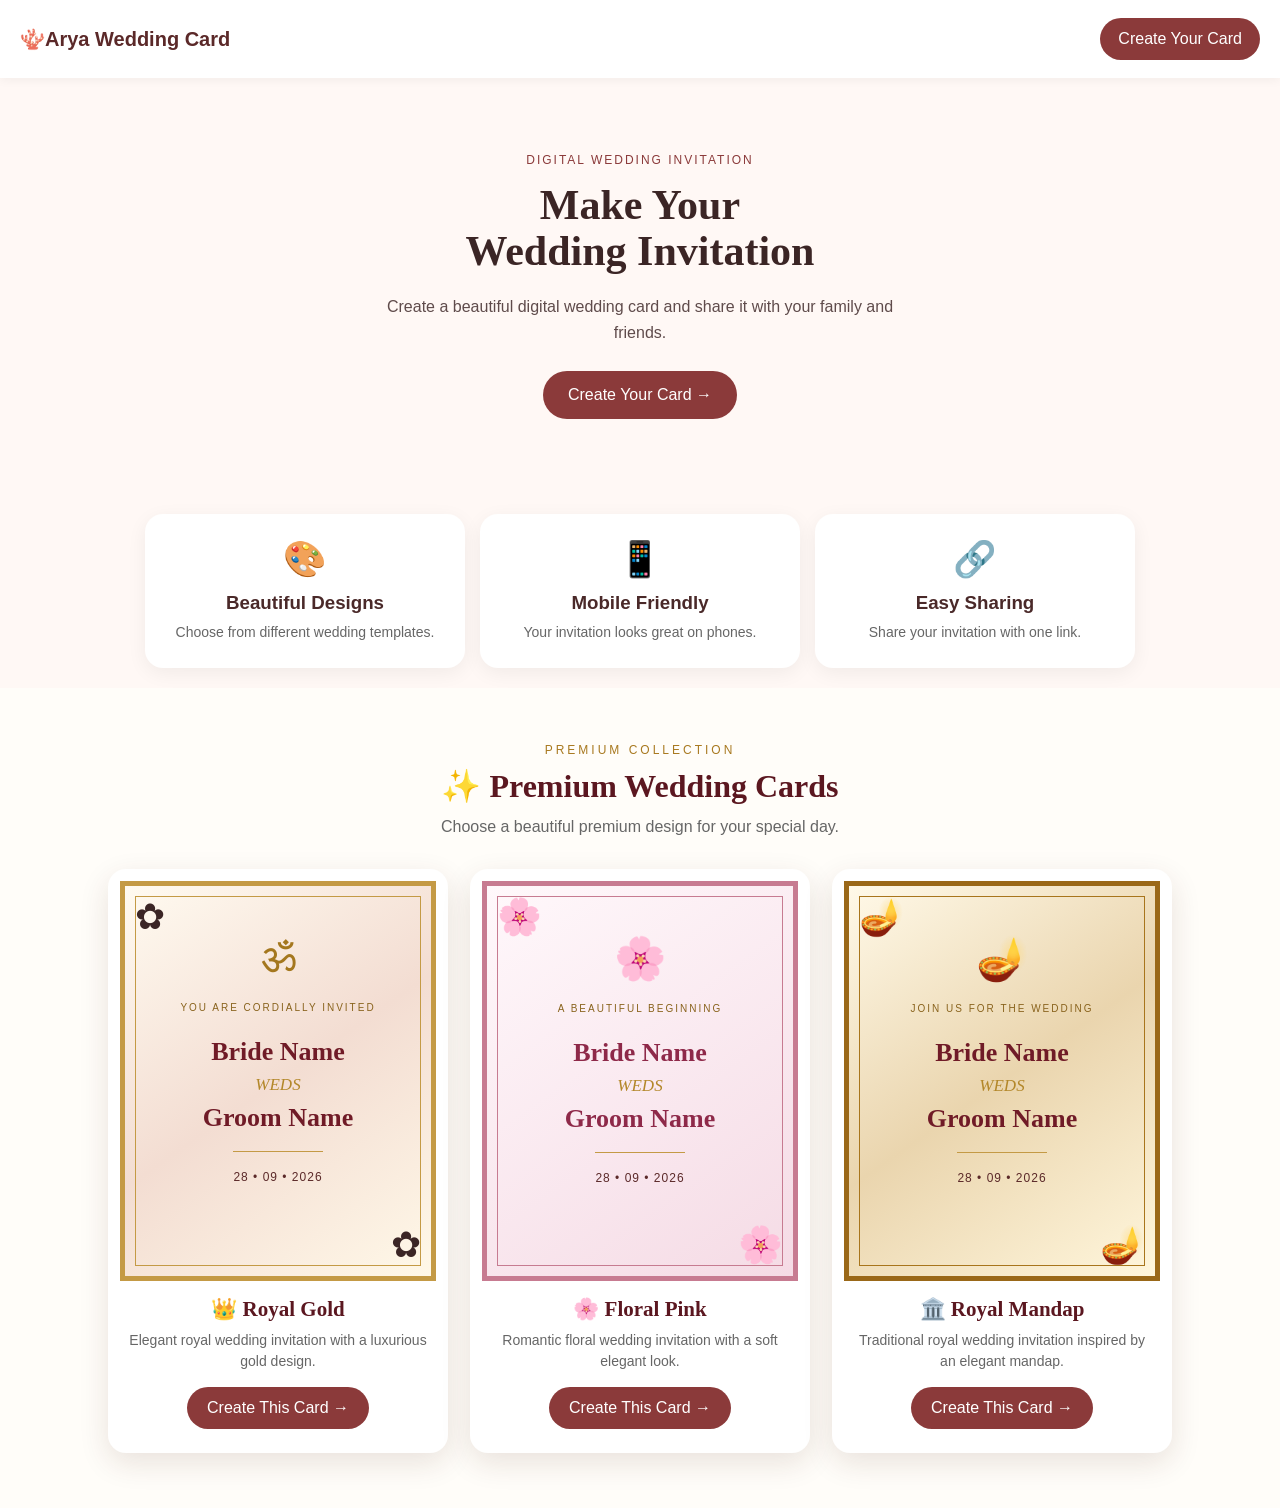
==== index.html @ 735ee71a "Add files via upload" ====
<!DOCTYPE html>
<html lang="en">

<head>

  <meta charset="UTF-8">

  <meta
    name="viewport"
    content="width=device-width, initial-scale=1.0">

  <title>Wedding Card</title>

  <link rel="stylesheet" href="style.css">

</head>


<body>


  <!-- =========================
       HEADER
  ========================== -->

  <header>

    <h2> 🪸Arya Wedding Card</h2>

    <button id="createBtn">
      Create Your Card
    </button>

  </header>



  <!-- =========================
       MAIN
  ========================== -->

  <main>


    <!-- =========================
         HERO
    ========================== -->

    <section class="hero">

      <p class="small-text">
        DIGITAL WEDDING INVITATION
      </p>


      <h1>
        Make Your<br>
        Wedding Invitation
      </h1>


      <p class="hero-description">
        Create a beautiful digital wedding card
        and share it with your family and friends.
      </p>


      <button id="startBtn">
        Create Your Card →
      </button>

    </section>



    <!-- =========================
         FEATURES
    ========================== -->

    <section class="features">


      <div class="feature">

        <span>🎨</span>

        <h3>
          Beautiful Designs
        </h3>

        <p>
          Choose from different wedding templates.
        </p>

      </div>



      <div class="feature">

        <span>📱</span>

        <h3>
          Mobile Friendly
        </h3>

        <p>
          Your invitation looks great on phones.
        </p>

      </div>



      <div class="feature">

        <span>🔗</span>

        <h3>
          Easy Sharing
        </h3>

        <p>
          Share your invitation with one link.
        </p>

      </div>


    </section>



    <!-- =========================
         PREMIUM SECTION
    ========================== -->

    <section class="premium-section">


      <p class="premium-small-text">
        PREMIUM COLLECTION
      </p>


      <h2>
        ✨ Premium Wedding Cards
      </h2>


      <p class="premium-description">
        Choose a beautiful premium design
        for your special day.
      </p>



      <!-- PREMIUM CARDS -->

      <div class="premium-cards">



        <!-- =====================
             PREMIUM CARD 1
        ====================== -->

        <div class="premium-card">


          <div class="premium-preview royal-preview">


            <div class="premium-flower flower-one">
              ✿
            </div>


            <div class="premium-symbol">
              ॐ
            </div>


            <p class="premium-invite">
              YOU ARE CORDIALLY INVITED
            </p>


            <h3>
              Bride Name
            </h3>


            <p class="premium-weds">
              WEDS
            </p>


            <h3>
              Groom Name
            </h3>


            <div class="premium-line">
            </div>


            <p class="premium-date">
              28 • 09 • 2026
            </p>


            <div class="premium-flower flower-two">
              ✿
            </div>


          </div>



          <div class="premium-info">


            <h3>
              👑 Royal Gold
            </h3>


            <p>
              Elegant royal wedding invitation
              with a luxurious gold design.
            </p>


            <button
              class="premium-btn"
              data-template="royal"
            >
              Create This Card →
            </button>


          </div>


        </div>



        <!-- =====================
             PREMIUM CARD 2
        ====================== -->

        <div class="premium-card">


          <div class="premium-preview floral-card">


            <div class="premium-flower flower-one">
              🌸
            </div>


            <div class="premium-symbol">
              🌸
            </div>


            <p class="premium-invite">
              A BEAUTIFUL BEGINNING
            </p>


            <h3>
              Bride Name
            </h3>


            <p class="premium-weds">
              WEDS
            </p>


            <h3>
              Groom Name
            </h3>


            <div class="premium-line">
            </div>


            <p class="premium-date">
              28 • 09 • 2026
            </p>


            <div class="premium-flower flower-two">
              🌸
            </div>


          </div>



          <div class="premium-info">


            <h3>
              🌸 Floral Pink
            </h3>


            <p>
              Romantic floral wedding invitation
              with a soft elegant look.
            </p>


            <button
              class="premium-btn"
              data-template="floral"
            >
              Create This Card →
            </button>


          </div>


        </div>



        <!-- =====================
             PREMIUM CARD 3
        ====================== -->

        <div class="premium-card">


          <div class="premium-preview mandap-card">


            <div class="premium-flower flower-one">
              🪔
            </div>


            <div class="premium-symbol">
              🪔
            </div>


            <p class="premium-invite">
              JOIN US FOR THE WEDDING
            </p>


            <h3>
              Bride Name
            </h3>


            <p class="premium-weds">
              WEDS
            </p>


            <h3>
              Groom Name
            </h3>


            <div class="premium-line">
            </div>


            <p class="premium-date">
              28 • 09 • 2026
            </p>


            <div class="premium-flower flower-two">
              🪔
            </div>


          </div>



          <div class="premium-info">


            <h3>
              🏛️ Royal Mandap
            </h3>


            <p>
              Traditional royal wedding invitation
              inspired by an elegant mandap.
            </p>


            <button
              class="premium-btn"
              data-template="mandap"
            >
              Create This Card →
            </button>


          </div>


        </div>



      </div>


    </section>


  </main>



  <!-- =========================
       JAVASCRIPT
  ========================== -->

  <script src="script.js"></script>


</body>

</html>
---- style.css ----
/* =========================================
   GLOBAL
========================================= */

* {
  box-sizing: border-box;
  margin: 0;
  padding: 0;
}

body {
  font-family: Arial, sans-serif;
  background: #fff8f5;
  color: #3b2525;
}

button,
input,
textarea {
  font: inherit;
}

button {
  cursor: pointer;
}

/* =========================================
   HEADER
========================================= */

header {
  display: flex;
  justify-content: space-between;
  align-items: center;
  gap: 12px;
  padding: 18px 20px;
  background: #fff;
  box-shadow: 0 2px 10px rgba(0, 0, 0, 0.05);
}

header h2 {
  font-size: 20px;
  color: #5b2929;
}

header button,
#startBtn {
  border: none;
  padding: 12px 18px;
  border-radius: 25px;
  background: #8b3a3a;
  color: white;
}

header button:hover,
#startBtn:hover {
  background: #6f2929;
}

header a {
  color: #8b3a3a;
  text-decoration: none;
  font-weight: bold;
}

/* =========================================
   HOME HERO
========================================= */

.hero {
  text-align: center;
  padding: 75px 20px;
}

.small-text {
  font-size: 12px;
  letter-spacing: 2px;
  color: #8b3a3a;
  margin-bottom: 15px;
}

.hero h1 {
  font-family: Georgia, serif;
  font-size: 42px;
  line-height: 1.1;
  margin-bottom: 20px;
  color: #3b2525;
}

.hero-description {
  max-width: 550px;
  margin: 0 auto 25px;
  line-height: 1.6;
  color: #5f4b4b;
}

#startBtn {
  font-size: 16px;
  padding: 15px 25px;
}

/* =========================================
   FEATURES
========================================= */

.features {
  display: flex;
  flex-wrap: wrap;
  justify-content: center;
  gap: 15px;
  padding: 20px;
}

.feature {
  width: 100%;
  max-width: 320px;
  padding: 25px 18px;
  border-radius: 18px;
  background: white;
  text-align: center;
  box-shadow: 0 5px 20px rgba(0, 0, 0, 0.06);
}

.feature span {
  font-size: 35px;
}

.feature h3 {
  margin: 12px 0 8px;
  color: #4a2929;
}

.feature p {
  font-size: 14px;
  color: #666;
  line-height: 1.5;
}

/* =========================================
   PREMIUM HOME SECTION
========================================= */

.premium-section {
  padding: 55px 18px;
  text-align: center;
  background: #fffdf9;
}

.premium-small-text {
  font-size: 12px;
  letter-spacing: 3px;
  color: #a87920;
  margin-bottom: 10px;
}

.premium-section > h2 {
  font-family: Georgia, serif;
  font-size: 32px;
  color: #5b1720;
  margin-bottom: 10px;
}

.premium-description {
  color: #666;
  line-height: 1.5;
  margin-bottom: 30px;
}

.premium-cards {
  display: flex;
  flex-wrap: wrap;
  justify-content: center;
  align-items: flex-start;
  gap: 22px;
}

.premium-card {
  width: 100%;
  max-width: 340px;
  overflow: hidden;
  padding: 12px;
  border-radius: 18px;
  background: white;
  box-shadow: 0 10px 30px rgba(70, 30, 20, 0.12);
}

.premium-preview {
  position: relative;
  height: 400px;
  overflow: hidden;
  padding: 48px 15px;
  border: 5px solid #c49a45;
  background: linear-gradient(145deg, #fffaf0, #f6dfd5);
}

.premium-preview::before {
  content: "";
  position: absolute;
  inset: 10px;
  border: 1px solid #c49a45;
  pointer-events: none;
}

.royal-preview {
  background: linear-gradient(145deg, #fffaf0, #f3ddd2, #fff8e8);
}

.floral-card {
  background: linear-gradient(145deg, #fff8fb, #f5dbe5);
  border-color: #c77b91;
}

.floral-card::before {
  border-color: #c77b91;
}

.mandap-card {
  background: linear-gradient(145deg, #fff9e8, #ead5ae, #fff6dc);
  border-color: #9a6818;
}

.mandap-card::before {
  border-color: #a8751c;
}

.premium-symbol {
  position: relative;
  font-size: 42px;
  color: #a4771e;
  margin-bottom: 18px;
}

.floral-card .premium-symbol {
  color: #b45572;
}

.mandap-card .premium-symbol {
  color: #8c5b13;
}

.premium-invite {
  position: relative;
  font-size: 10px;
  line-height: 1.5;
  letter-spacing: 2px;
  color: #89631d;
  margin-bottom: 22px;
}

.premium-preview h3 {
  position: relative;
  font-family: Georgia, serif;
  font-size: 26px;
  overflow-wrap: anywhere;
  color: #701b27;
  margin: 8px 0;
}

.floral-card h3 {
  color: #8e2949;
}

.premium-weds {
  position: relative;
  font-family: Georgia, serif;
  font-size: 17px;
  font-style: italic;
  color: #b38729;
  margin: 8px 0;
}

.premium-line {
  position: relative;
  width: 90px;
  height: 1px;
  margin: 18px auto;
  background: #c49a45;
}

.premium-date {
  position: relative;
  font-size: 12px;
  letter-spacing: 1px;
  color: #5b2929;
}

.premium-flower {
  position: absolute;
  z-index: 2;
  font-size: 36px;
}

.flower-one {
  top: 10px;
  left: 10px;
}

.flower-two {
  right: 10px;
  bottom: 10px;
}

.premium-info {
  padding: 16px 8px 12px;
}

.premium-info h3 {
  font-family: Georgia, serif;
  font-size: 21px;
  color: #5b1720;
  margin-bottom: 8px;
}

.premium-info p {
  font-size: 14px;
  line-height: 1.5;
  color: #666;
  margin-bottom: 15px;
}

.premium-btn {
  border: none;
  padding: 12px 20px;
  border-radius: 25px;
  background: #8b3a3a;
  color: white;
}

.premium-btn:hover {
  background: #6f2929;
}

/* =========================================
   CREATOR FORM
========================================= */

.creator {
  width: 94%;
  max-width: 650px;
  margin: 25px auto;
  padding: 25px;
  background: white;
  border-radius: 20px;
  box-shadow: 0 8px 30px rgba(0, 0, 0, 0.08);
}

.creator h1 {
  text-align: center;
  font-family: Georgia, serif;
  font-size: 29px;
  color: #6f2929;
  margin-bottom: 10px;
}

.creator > p {
  text-align: center;
  color: #666;
  line-height: 1.5;
  margin-bottom: 22px;
}

.creator label {
  display: block;
  margin-top: 16px;
  margin-bottom: 7px;
  font-weight: bold;
  color: #4b2929;
}

.creator input,
.creator textarea {
  display: block;
  width: 100%;
  padding: 12px;
  border: 1px solid #dfcaca;
  border-radius: 10px;
  font-family: Arial, sans-serif;
  font-size: 15px;
  background: #fffafa;
  outline: none;
}

.creator input:focus,
.creator textarea:focus {
  border-color: #8b3a3a;
  box-shadow: 0 0 0 3px rgba(139, 58, 58, 0.08);
}

.creator textarea {
  min-height: 100px;
  resize: vertical;
}

#previewBtn {
  width: 100%;
  margin-top: 23px;
  padding: 15px;
  border: none;
  border-radius: 30px;
  background: #8b3a3a;
  color: white;
  font-weight: bold;
}

#previewBtn:hover {
  background: #6f2929;
}

/* =========================================
   DOWNLOAD BUTTON
========================================= */

#downloadBtn {
  display: block;
  width: 90%;
  max-width: 520px;
  margin: 18px auto;
  padding: 15px 20px;
  border: 2px solid #d4af37;
  border-radius: 35px;
  background: linear-gradient(135deg, #7b1725, #b33a4b, #7b1725);
  color: #fff8dc;
  font-size: 16px;
  font-weight: bold;
  text-align: center;
  box-shadow: 0 8px 20px rgba(123, 23, 37, 0.2);
}

/* =========================================
   WEDDING CARD PREVIEW
========================================= */

.preview-section {
  display: flex;
  justify-content: center;
  align-items: flex-start;
  width: 100%;
  padding: 15px 10px 35px;
}

.wedding-card {
  position: relative;
  isolation: isolate;
  width: 100%;
  max-width: 460px;
  min-height: 0;
  padding: 28px 22px 25px;
  overflow: hidden;
  text-align: center;
  border: 7px solid #c49a45;
  border-radius: 8px;
  background: linear-gradient(145deg, #fffaf2, #f8e4dc);
  box-shadow: 0 15px 40px rgba(80, 30, 20, 0.18);
}

.wedding-card::before {
  content: "";
  position: absolute;
  z-index: 0;
  inset: 10px;
  border: 2px solid #c49a45;
  pointer-events: none;
}

.wedding-card::after {
  content: "";
  position: absolute;
  z-index: 0;
  inset: 17px;
  border: 1px solid #d8b76b;
  pointer-events: none;
}

.flowers {
  position: absolute;
  z-index: 2;
  top: 15px;
  font-size: 34px;
}

.top-left {
  left: 15px;
}

.top-right {
  right: 15px;
}

.ganesh {
  position: relative;
  z-index: 2;
  width: fit-content;
  max-width: 100%;
  margin: 0 auto;
  padding: 7px 24px;
  border-top: 2px solid #c49a45;
  border-bottom: 1px solid #d8b76b;
  border-radius: 50% 50% 0 0;
  font-size: 42px;
  color: #a4771e;
}

.blessing {
  position: relative;
  z-index: 2;
  margin-top: 8px;
  font-size: 10px;
  line-height: 1.5;
  letter-spacing: 1.5px;
  color: #8a641d;
}

.invite {
  position: relative;
  z-index: 2;
  margin-top: 20px;
  font-size: 11px;
  line-height: 1.5;
  letter-spacing: 2px;
  color: #9a6d19;
}

.wedding-card h1 {
  position: relative;
  z-index: 2;
  margin: 8px 0;
  font-family: Georgia, serif;
  font-size: clamp(27px, 7vw, 38px);
  line-height: 1.15;
  overflow-wrap: anywhere;
  color: #721d29;
  text-shadow: 1px 1px 0 #e6c978;
}

.weds {
  position: relative;
  z-index: 2;
  margin: 6px 0;
  font-family: Georgia, serif;
  font-size: 18px;
  font-style: italic;
  color: #b1872b;
}

.details {
  position: relative;
  z-index: 2;
  max-width: 380px;
  margin: 16px auto;
  padding: 10px 8px;
  border-top: 1px solid #c49a45;
  border-bottom: 1px solid #c49a45;
}

.details p {
  margin: 6px 0;
  font-size: 13px;
  line-height: 1.4;
  overflow-wrap: anywhere;
  color: #5c272d;
}

.message {
  position: relative;
  z-index: 2;
  max-width: 380px;
  margin: 12px auto;
  font-family: Georgia, serif;
  font-size: 13px;
  line-height: 1.5;
  font-style: italic;
  overflow-wrap: anywhere;
  color: #63333a;
}

.photo-box {
  position: relative;
  z-index: 2;
  width: 125px;
  height: 125px;
  margin: 17px auto 12px;
  padding: 4px;
  border-radius: 50%;
  background: linear-gradient(135deg, #a87819, #f2d67c, #b88622);
  box-shadow: 0 0 0 2px #fff3c7, 0 6px 16px rgba(90, 50, 10, 0.2);
}

.photo-box img {
  display: block;
  width: 100%;
  height: 100%;
  object-fit: cover;
  border: 3px solid #fff8ed;
  border-radius: 50%;
}

#photoPlaceholder {
  display: flex;
  align-items: center;
  justify-content: center;
  width: 100%;
  height: 100%;
  border-radius: 50%;
  background: #f7e8df;
  color: #987326;
  font-size: 12px;
}

.bottom-decoration {
  position: relative;
  z-index: 2;
  margin-top: 8px;
  font-size: 23px;
  letter-spacing: 7px;
  color: #b48725;
}

/* =========================================
   ROYAL GOLD TEMPLATE
========================================= */

.template-royal {
  border-color: #b88624;
  background:
    radial-gradient(circle at top, rgba(255, 231, 160, 0.35), transparent 35%),
    linear-gradient(145deg, #fffaf0, #f3ddd2, #fff8e8);
  box-shadow: 0 15px 35px rgba(80, 35, 20, 0.2);
}

.template-royal::before {
  border-color: #b88624;
}

.template-royal::after {
  border-color: #e0bd63;
}

.template-royal .ganesh {
  color: #a87518;
}

.template-royal .invite,
.template-royal .blessing {
  color: #8d6115;
}

.template-royal h1 {
  color: #6e1725;
  text-shadow: 1px 1px 0 #e4c46b;
}

.template-royal .details {
  border-color: #b88624;
  background: rgba(255, 250, 235, 0.45);
}

.template-royal .photo-box {
  background: linear-gradient(135deg, #8d6418, #f3d678, #a87518, #f7df8b);
}

/* =========================================
   FLORAL PINK TEMPLATE
========================================= */

.template-floral {
  border-color: #c77b91;
  background:
    radial-gradient(circle at top left, rgba(255, 190, 210, 0.45), transparent 32%),
    radial-gradient(circle at bottom right, rgba(244, 170, 195, 0.35), transparent 35%),
    linear-gradient(145deg, #fff8fa, #f9e1e8, #fff5f7);
  box-shadow: 0 15px 35px rgba(120, 45, 70, 0.16);
}

.template-floral::before {
  border-color: #c77b91;
}

.template-floral::after {
  border-color: #e4aebe;
}

.template-floral .ganesh {
  color: #b45572;
  border-color: #c77b91;
}

.template-floral .invite,
.template-floral .blessing {
  color: #a04d69;
}

.template-floral h1 {
  color: #8e2949;
  text-shadow: 1px 1px 0 #f0bdcb;
}

.template-floral .weds {
  color: #c06b87;
}

.template-floral .details {
  border-color: #c77b91;
  background: rgba(255, 245, 248, 0.55);
}

.template-floral .photo-box {
  background: linear-gradient(135deg, #a94f70, #f1b6c8, #c86d8d, #f6d0db);
}

/* =========================================
   ROYAL MANDAP TEMPLATE
========================================= */

.template-mandap {
  border-color: #9a6818;
  background:
    radial-gradient(circle at top, rgba(245, 210, 130, 0.4), transparent 35%),
    linear-gradient(145deg, #fff9e8, #ead5ae, #fff6dc);
  box-shadow: 0 15px 35px rgba(80, 45, 15, 0.2);
}

.template-mandap::before {
  border-color: #a8751c;
}

.template-mandap::after {
  border-color: #d5ad58;
}

.template-mandap .ganesh {
  color: #8c5b13;
  border-color: #a8751c;
}

.template-mandap .invite,
.template-mandap .blessing {
  color: #805414;
}

.template-mandap h1 {
  color: #721d29;
  text-shadow: 1px 1px 0 #e3c26a;
}

.template-mandap .details {
  border-color: #a8751c;
  background: rgba(255, 248, 225, 0.5);
}

.template-mandap .photo-box {
  background: linear-gradient(135deg, #805414, #e4c36d, #a36d18, #f0d98b);
}

/* =========================================
   MOBILE LAYOUT
========================================= */

@media (max-width: 600px) {
  header {
    padding: 14px;
  }

  header h2 {
    font-size: 17px;
  }

  header button {
    padding: 10px 12px;
    font-size: 12px;
  }

  .hero {
    padding: 55px 18px;
  }

  .hero h1 {
    font-size: 35px;
  }

  .features {
    padding: 14px;
  }

  .premium-section {
    padding: 42px 12px;
  }

  .premium-section > h2 {
    font-size: 27px;
  }

  .premium-card {
    max-width: 350px;
  }

  .creator {
    padding: 20px;
    margin: 18px auto;
  }

  .creator h1 {
    font-size: 26px;
  }

  .wedding-card {
    width: 100%;
    padding: 27px 16px 22px;
    border-width: 5px;
  }

  .flowers {
    font-size: 29px;
  }

  .top-left {
    left: 12px;
  }

  .top-right {
    right: 12px;
  }

  .ganesh {
    font-size: 37px;
    padding: 6px 20px;
  }

  .blessing {
    font-size: 9px;
    letter-spacing: 1px;
  }

  .invite {
    margin-top: 18px;
    font-size: 10px;
    letter-spacing: 1.5px;
  }

  .details p {
    font-size: 12px;
  }

  .photo-box {
    width: 115px;
    height: 115px;
  }
}

/* =========================================
   PRINT / SAVE AS PDF
========================================= */

@media print {
    #downloadBtn,
  #shareBtn,
  .creator,
  header {
    display: none !important;
  }
  @page {
    size: A4 portrait;
    margin: 8mm;
  }

  html,
  body {
    margin: 0 !important;
    padding: 0 !important;
    background: white !important;
  }

  body * {
    visibility: visible !important;
  }
  

  .preview-section,
  .preview-section * {
    visibility: visible !important;
  }

  .preview-section {
    position: absolute !important;
    top: 0 !important;
    left: 0 !important;
    display: block !important;
    width: 100% !important;
    margin: 0 !important;
    padding: 0 !important;
  }

  .wedding-card {
    position: relative !important;
    left: auto !important;
    top: auto !important;
    transform: none !important;
    width: 155mm !important;
    max-width: 155mm !important;
    min-height: 235mm !important;
    height: auto !important;
    margin: 0 auto !important;
    padding: 10mm 7mm !important;
    overflow: visible !important;
    box-shadow: none !important;
    break-inside: avoid !important;
    -webkit-print-color-adjust: exact !important;
    print-color-adjust: exact !important;
  }

  .wedding-card .flowers {
    font-size: 30px !important;
  }

  .wedding-card h1 {
    font-size: 28px !important;
  }

  .wedding-card .ganesh {
    font-size: 36px !important;
  }

  .wedding-card .details {
    margin: 10px auto !important;
    padding: 7px !important;
  }

  .wedding-card .details p {
    margin: 4px 0 !important;
  }

  .wedding-card .message {
    margin: 8px auto !important;
  }

  .wedding-card .photo-box {
    width: 95px !important;
    height: 95px !important;
    margin: 10px auto !important;
  }

  .wedding-card .bottom-decoration {
    margin-top: 5px !important;
  }

  header,
  .creator,
  #downloadBtn {
    display: none !important;
  }
}
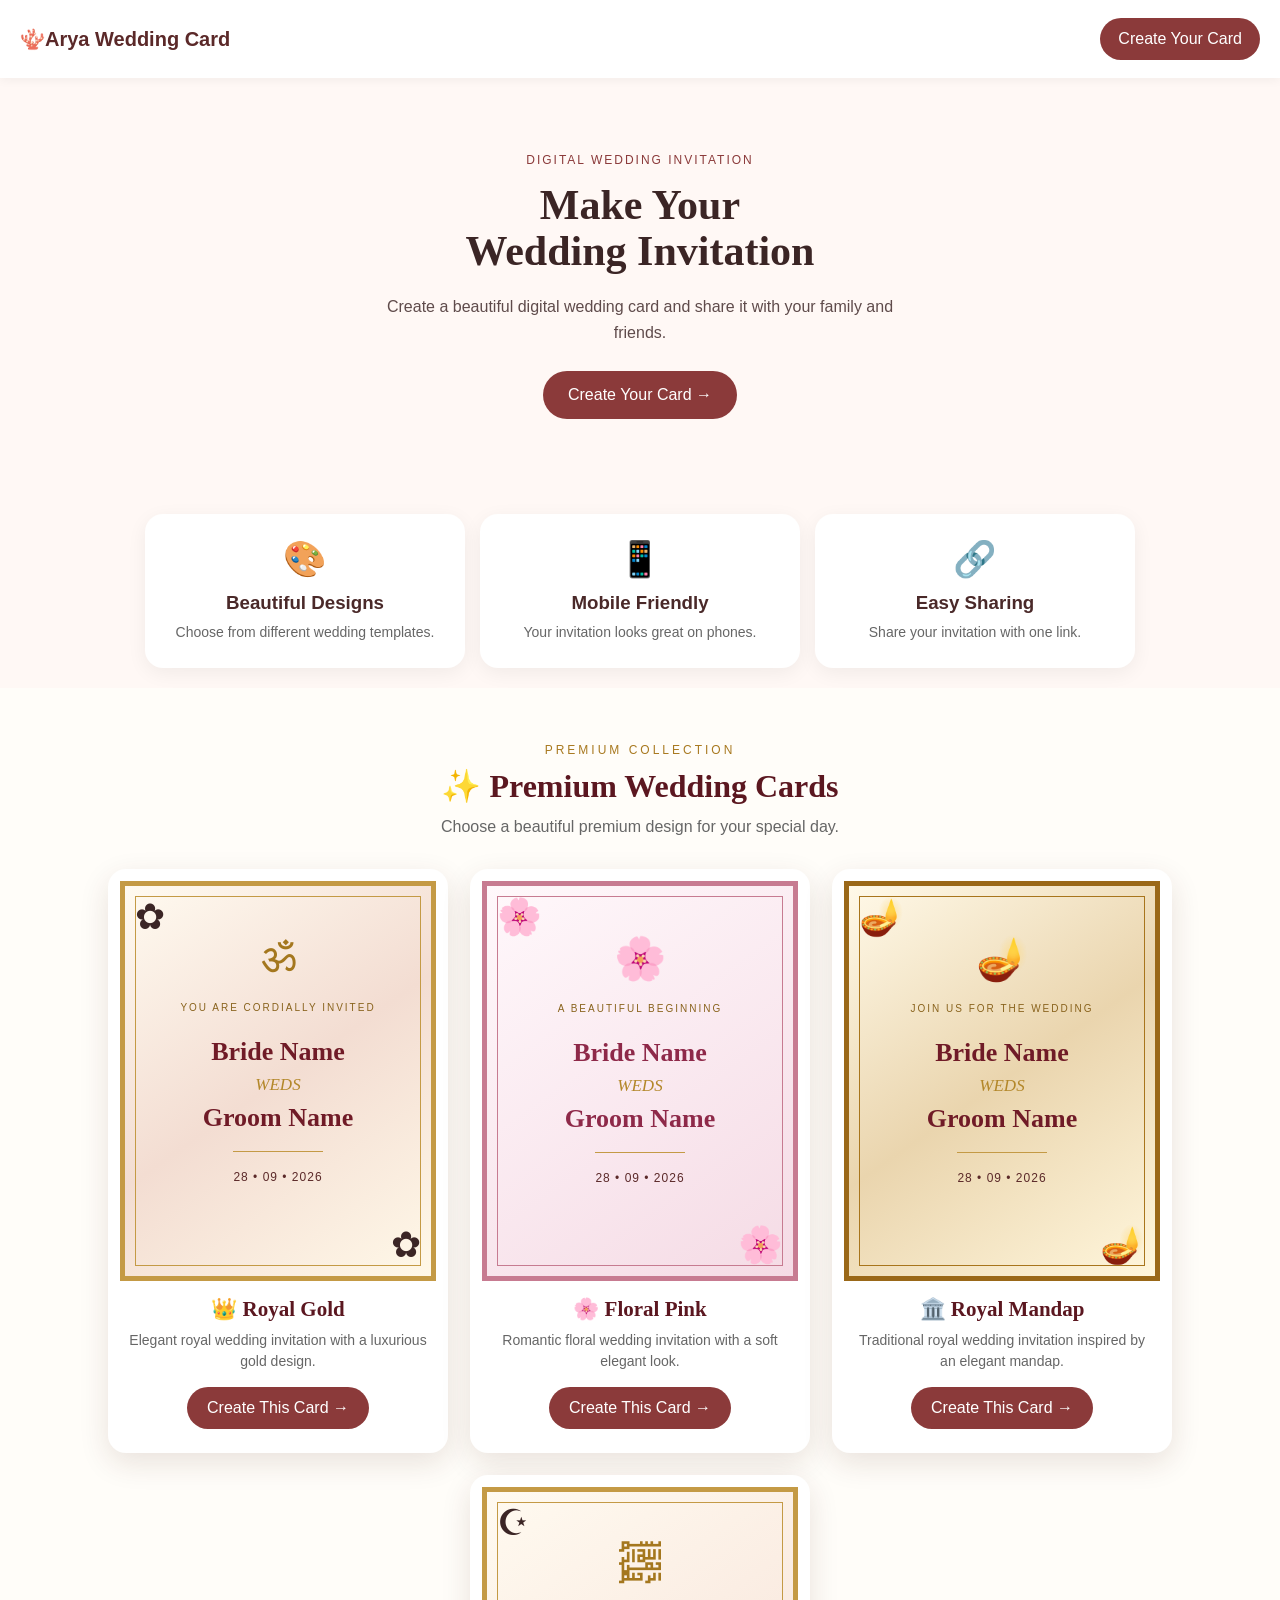
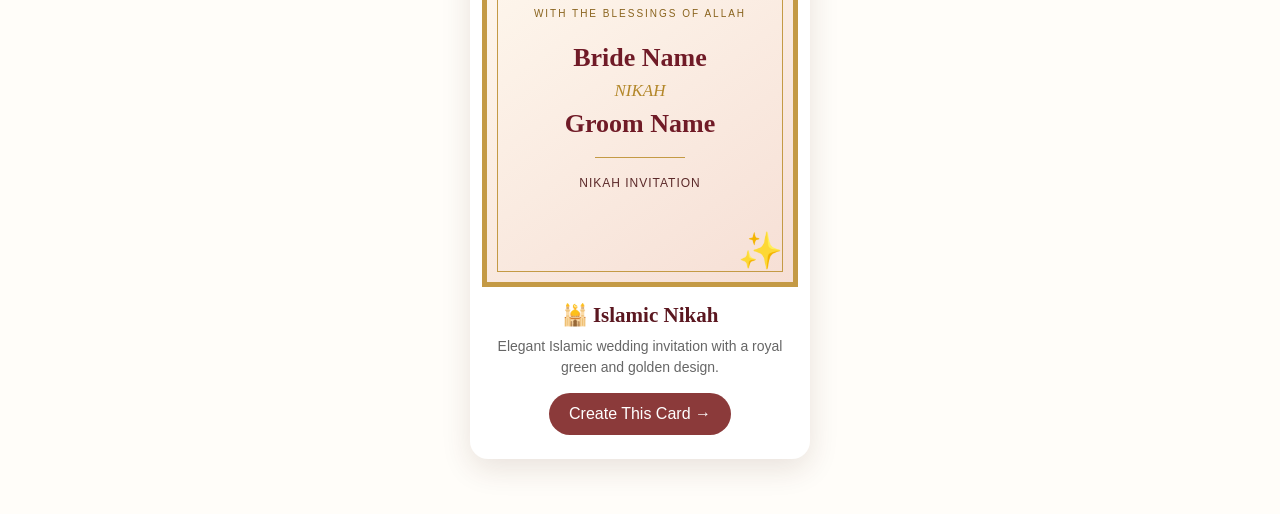
==== commit 9065ec38: "Add premium Islamic wedding invitation card section Added a new premium Islamic wedding invitation c" ====
--- a/index.html
+++ b/index.html
@@ -9,8 +9,9 @@
     name="viewport"
     content="width=device-width, initial-scale=1.0">
 
-  <title>Wedding Card</title>
-
+  <title>Arya wedding Card</title>
+<meta name="description" content="Arya Wedding Card - Create beautiful digital wedding invitations with premium designs. Download and share your wedding card online.">
+<meta property="og:site_name" content="Arya Wedding Card">
   <link rel="stylesheet" href="style.css">
 
 </head>
@@ -421,6 +422,73 @@
         </div>
 
 
+        <!-- =====================
+             PREMIUM CARD 4
+        ====================== -->
+
+        <div class="premium-card">
+
+          <div class="premium-preview islamic-preview">
+
+            <div class="premium-flower flower-one">
+              ☪
+            </div>
+
+            <div class="premium-symbol">
+              ﷽
+            </div>
+
+            <p class="premium-invite">
+              WITH THE BLESSINGS OF ALLAH
+            </p>
+
+            <h3>
+              Bride Name
+            </h3>
+
+            <p class="premium-weds">
+              NIKAH
+            </p>
+
+            <h3>
+              Groom Name
+            </h3>
+
+            <div class="premium-line">
+            </div>
+
+            <p class="premium-date">
+              NIKAH INVITATION
+            </p>
+
+            <div class="premium-flower flower-two">
+              ✨
+            </div>
+
+          </div>
+
+          <div class="premium-info">
+
+            <h3>
+              🕌 Islamic Nikah
+            </h3>
+
+            <p>
+              Elegant Islamic wedding invitation
+              with a royal green and golden design.
+            </p>
+
+            <button
+              class="premium-btn"
+              data-template="islamic"
+            >
+              Create This Card →
+            </button>
+
+          </div>
+
+        </div>
+
 
       </div>
 
@@ -441,4 +509,4 @@
 
 </body>
 
-</html>+</html>
